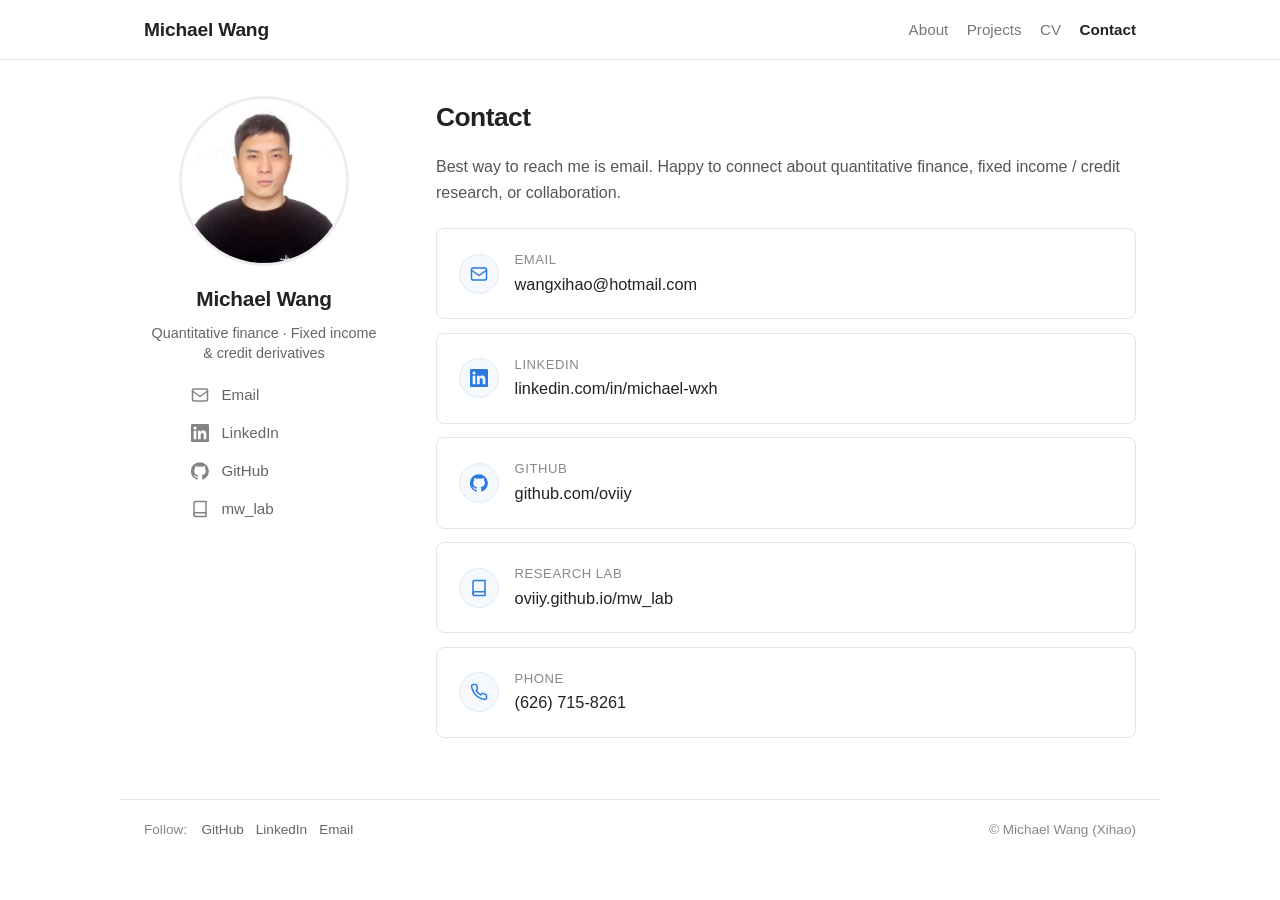
==== contact.html @ efa21597 "Add multi-page site: Projects, CV, Contact. - Nav tabs: About / Projects / CV / Contact - Project to" ====
<!DOCTYPE html>
<html lang="en">
<head>
  <meta charset="UTF-8" />
  <meta name="viewport" content="width=device-width, initial-scale=1" />
  <meta name="description" content="Contact Michael Wang (Xihao) — email, LinkedIn, GitHub." />
  <title>Contact · Michael Wang</title>
  <link rel="stylesheet" href="assets/site.css" />
</head>
<body>

  <nav class="topnav">
    <div class="topnav-inner">
      <a class="name" href="index.html">Michael Wang</a>
      <div class="nav-links">
        <a href="index.html">About</a>
        <a href="projects.html">Projects</a>
        <a href="cv.html">CV</a>
        <a class="active" href="contact.html">Contact</a>
      </div>
    </div>
  </nav>

  <div class="page">
    <aside class="sidebar">
      <img class="photo" src="assets/michael.png" alt="Michael Wang" width="170" height="170" />
      <h1>Michael Wang</h1>
      <p class="tagline">
        Quantitative finance · Fixed income &amp; credit derivatives
      </p>
      <ul class="contact-list">
        <li>
          <a href="mailto:wangxihao@hotmail.com" title="Email">
            <span class="icon" aria-hidden="true">
              <svg viewBox="0 0 24 24" fill="none" stroke="currentColor" stroke-width="2" stroke-linecap="round" stroke-linejoin="round">
                <rect x="2" y="4" width="20" height="16" rx="2"/><path d="m22 7-10 7L2 7"/>
              </svg>
            </span>
            Email
          </a>
        </li>
        <li>
          <a href="https://www.linkedin.com/in/michael-wxh/" target="_blank" rel="noopener" title="LinkedIn">
            <span class="icon" aria-hidden="true">
              <svg viewBox="0 0 24 24" fill="currentColor">
                <path d="M20.45 20.45h-3.56v-5.57c0-1.33-.02-3.04-1.85-3.04-1.85 0-2.14 1.45-2.14 2.94v5.67H9.35V9h3.41v1.56h.05c.48-.9 1.64-1.85 3.37-1.85 3.6 0 4.27 2.37 4.27 5.46v6.28zM5.34 7.43a2.06 2.06 0 1 1 0-4.12 2.06 2.06 0 0 1 0 4.12zM7.12 20.45H3.56V9h3.56v11.45zM22.23 0H1.77C.79 0 0 .77 0 1.73v20.54C0 23.23.79 24 1.77 24h20.46c.98 0 1.77-.77 1.77-1.73V1.73C24 .77 23.21 0 22.23 0z"/>
              </svg>
            </span>
            LinkedIn
          </a>
        </li>
        <li>
          <a href="https://github.com/oviiy" target="_blank" rel="noopener" title="GitHub">
            <span class="icon" aria-hidden="true">
              <svg viewBox="0 0 24 24" fill="currentColor">
                <path d="M12 .3a12 12 0 0 0-3.8 23.4c.6.1.8-.3.8-.6v-2.2c-3.3.7-4-1.4-4-1.4-.5-1.4-1.3-1.8-1.3-1.8-1.1-.7.1-.7.1-.7 1.2.1 1.8 1.2 1.8 1.2 1.1 1.8 2.8 1.3 3.5 1 .1-.8.4-1.3.8-1.6-2.7-.3-5.5-1.3-5.5-6 0-1.3.5-2.4 1.2-3.2 0-.4-.5-1.6.2-3.2 0 0 1-.3 3.3 1.2a11.5 11.5 0 0 1 6 0c2.3-1.5 3.3-1.2 3.3-1.2.7 1.6.2 2.9.1 3.2.8.8 1.2 1.9 1.2 3.2 0 4.6-2.9 5.6-5.5 5.9.4.4.8 1.1.8 2.2v3.3c0 .3.2.7.8.6A12 12 0 0 0 12 .3z"/>
              </svg>
            </span>
            GitHub
          </a>
        </li>
        <li>
          <a href="https://oviiy.github.io/mw_lab/" target="_blank" rel="noopener" title="mw_lab">
            <span class="icon" aria-hidden="true">
              <svg viewBox="0 0 24 24" fill="none" stroke="currentColor" stroke-width="2" stroke-linecap="round" stroke-linejoin="round">
                <path d="M4 19.5A2.5 2.5 0 0 1 6.5 17H20"/><path d="M6.5 2H20v20H6.5A2.5 2.5 0 0 1 4 19.5v-15A2.5 2.5 0 0 1 6.5 2z"/>
              </svg>
            </span>
            mw_lab
          </a>
        </li>
      </ul>
    </aside>

    <main>
      <h2>Contact</h2>
      <p style="margin-bottom: 1.35rem; color: #555;">
        Best way to reach me is email. Happy to connect about quantitative finance,
        fixed income / credit research, or collaboration.
      </p>

      <div class="contact-card">
        <div class="icon-lg" aria-hidden="true">
          <svg viewBox="0 0 24 24" fill="none" stroke="currentColor" stroke-width="2" stroke-linecap="round" stroke-linejoin="round">
            <rect x="2" y="4" width="20" height="16" rx="2"/><path d="m22 7-10 7L2 7"/>
          </svg>
        </div>
        <div>
          <div class="label">Email</div>
          <a class="value" href="mailto:wangxihao@hotmail.com">wangxihao@hotmail.com</a>
        </div>
      </div>

      <div class="contact-card">
        <div class="icon-lg" aria-hidden="true">
          <svg viewBox="0 0 24 24" fill="currentColor">
            <path d="M20.45 20.45h-3.56v-5.57c0-1.33-.02-3.04-1.85-3.04-1.85 0-2.14 1.45-2.14 2.94v5.67H9.35V9h3.41v1.56h.05c.48-.9 1.64-1.85 3.37-1.85 3.6 0 4.27 2.37 4.27 5.46v6.28zM5.34 7.43a2.06 2.06 0 1 1 0-4.12 2.06 2.06 0 0 1 0 4.12zM7.12 20.45H3.56V9h3.56v11.45zM22.23 0H1.77C.79 0 0 .77 0 1.73v20.54C0 23.23.79 24 1.77 24h20.46c.98 0 1.77-.77 1.77-1.73V1.73C24 .77 23.21 0 22.23 0z"/>
          </svg>
        </div>
        <div>
          <div class="label">LinkedIn</div>
          <a class="value" href="https://www.linkedin.com/in/michael-wxh/" target="_blank" rel="noopener">
            linkedin.com/in/michael-wxh
          </a>
        </div>
      </div>

      <div class="contact-card">
        <div class="icon-lg" aria-hidden="true">
          <svg viewBox="0 0 24 24" fill="currentColor">
            <path d="M12 .3a12 12 0 0 0-3.8 23.4c.6.1.8-.3.8-.6v-2.2c-3.3.7-4-1.4-4-1.4-.5-1.4-1.3-1.8-1.3-1.8-1.1-.7.1-.7.1-.7 1.2.1 1.8 1.2 1.8 1.2 1.1 1.8 2.8 1.3 3.5 1 .1-.8.4-1.3.8-1.6-2.7-.3-5.5-1.3-5.5-6 0-1.3.5-2.4 1.2-3.2 0-.4-.5-1.6.2-3.2 0 0 1-.3 3.3 1.2a11.5 11.5 0 0 1 6 0c2.3-1.5 3.3-1.2 3.3-1.2.7 1.6.2 2.9.1 3.2.8.8 1.2 1.9 1.2 3.2 0 4.6-2.9 5.6-5.5 5.9.4.4.8 1.1.8 2.2v3.3c0 .3.2.7.8.6A12 12 0 0 0 12 .3z"/>
          </svg>
        </div>
        <div>
          <div class="label">GitHub</div>
          <a class="value" href="https://github.com/oviiy" target="_blank" rel="noopener">github.com/oviiy</a>
        </div>
      </div>

      <div class="contact-card">
        <div class="icon-lg" aria-hidden="true">
          <svg viewBox="0 0 24 24" fill="none" stroke="currentColor" stroke-width="2" stroke-linecap="round" stroke-linejoin="round">
            <path d="M4 19.5A2.5 2.5 0 0 1 6.5 17H20"/><path d="M6.5 2H20v20H6.5A2.5 2.5 0 0 1 4 19.5v-15A2.5 2.5 0 0 1 6.5 2z"/>
          </svg>
        </div>
        <div>
          <div class="label">Research lab</div>
          <a class="value" href="https://oviiy.github.io/mw_lab/" target="_blank" rel="noopener">oviiy.github.io/mw_lab</a>
        </div>
      </div>

      <div class="contact-card">
        <div class="icon-lg" aria-hidden="true">
          <svg viewBox="0 0 24 24" fill="none" stroke="currentColor" stroke-width="2" stroke-linecap="round" stroke-linejoin="round">
            <path d="M22 16.92v3a2 2 0 0 1-2.18 2 19.79 19.79 0 0 1-8.63-3.07 19.5 19.5 0 0 1-6-6 19.79 19.79 0 0 1-3.07-8.67A2 2 0 0 1 4.11 2h3a2 2 0 0 1 2 1.72c.13.96.36 1.9.7 2.81a2 2 0 0 1-.45 2.11L8.09 9.91a16 16 0 0 0 6 6l1.27-1.27a2 2 0 0 1 2.11-.45c.91.34 1.85.57 2.81.7A2 2 0 0 1 22 16.92z"/>
          </svg>
        </div>
        <div>
          <div class="label">Phone</div>
          <a class="value" href="tel:+16267158261">(626) 715-8261</a>
        </div>
      </div>
    </main>
  </div>

  <footer>
    <div class="follow">
      <span>Follow:</span>
      <a href="https://github.com/oviiy" target="_blank" rel="noopener">GitHub</a>
      <a href="https://www.linkedin.com/in/michael-wxh/" target="_blank" rel="noopener">LinkedIn</a>
      <a href="mailto:wangxihao@hotmail.com">Email</a>
    </div>
    <span class="sep">© Michael Wang (Xihao)</span>
  </footer>

</body>
</html>
---- assets/site.css ----
:root {
  --text: #333;
  --muted: #666;
  --faint: #888;
  --line: #e5e5e5;
  --link: #2a7ae2;
  --bg: #fff;
  --sidebar-w: 240px;
}

* { box-sizing: border-box; margin: 0; padding: 0; }

body {
  font-family: -apple-system, BlinkMacSystemFont, "Segoe UI", "Helvetica Neue",
    Helvetica, Arial, sans-serif;
  font-size: 16px;
  line-height: 1.65;
  color: var(--text);
  background: var(--bg);
  min-height: 100vh;
}

a { color: var(--link); text-decoration: none; }
a:hover { text-decoration: underline; text-underline-offset: 2px; }

/* top bar */
.topnav {
  border-bottom: 1px solid var(--line);
  background: #fff;
  position: sticky;
  top: 0;
  z-index: 10;
}
.topnav-inner {
  max-width: 1040px;
  margin: 0 auto;
  padding: 0.85rem 1.5rem;
  display: flex;
  flex-wrap: wrap;
  align-items: center;
  gap: 0.6rem 1.25rem;
}
.topnav .name {
  font-weight: 600;
  font-size: 1.2rem;
  color: #222;
  margin-right: auto;
  letter-spacing: -0.01em;
}
.topnav .name:hover { text-decoration: none; color: var(--link); }
.topnav .nav-links {
  display: flex;
  flex-wrap: wrap;
  gap: 0.3rem 1.15rem;
}
.topnav .nav-links a {
  color: #777;
  font-size: 0.95rem;
  font-weight: 400;
}
.topnav .nav-links a:hover,
.topnav .nav-links a.active {
  color: #222;
  text-decoration: none;
}
.topnav .nav-links a.active { font-weight: 600; }

/* layout */
.page {
  max-width: 1040px;
  margin: 0 auto;
  padding: 2.25rem 1.5rem 3rem;
  display: grid;
  grid-template-columns: var(--sidebar-w) 1fr;
  gap: 2.25rem 3.25rem;
  align-items: start;
}

/* sidebar */
.sidebar {
  text-align: center;
  position: sticky;
  top: 4.5rem;
}
.photo {
  width: 170px;
  height: 170px;
  border-radius: 50%;
  object-fit: cover;
  object-position: center top;
  border: 3px solid #eee;
  margin: 0 auto 1rem;
  display: block;
  background: #f5f5f5;
}
.sidebar h1 {
  font-size: 1.3rem;
  font-weight: 650;
  color: #222;
  margin-bottom: 0.4rem;
  letter-spacing: -0.01em;
}
.sidebar .tagline {
  font-size: 0.9rem;
  color: var(--muted);
  margin-bottom: 1.25rem;
  line-height: 1.45;
  padding: 0 0.25rem;
}

.contact-list {
  list-style: none;
  text-align: left;
  display: inline-block;
  margin: 0 auto;
  min-width: 150px;
}
.contact-list li { margin-bottom: 0.6rem; }
.contact-list a {
  display: inline-flex;
  align-items: center;
  gap: 0.65rem;
  color: var(--muted);
  font-size: 0.95rem;
  line-height: 1.2;
}
.contact-list a:hover {
  color: var(--link);
  text-decoration: none;
}
.contact-list .icon {
  width: 22px;
  height: 22px;
  flex-shrink: 0;
  display: inline-flex;
  align-items: center;
  justify-content: center;
}
.contact-list .icon svg {
  width: 18px;
  height: 18px;
  opacity: 0.8;
}
.contact-list a:hover .icon svg { opacity: 1; }

/* main */
main { min-width: 0; }
main h2 {
  font-size: 1.65rem;
  font-weight: 650;
  color: #222;
  margin: 0 0 0.9rem;
  letter-spacing: -0.02em;
}
main h2:not(:first-child) {
  margin-top: 2.4rem;
  padding-top: 0.2rem;
}
main h3 {
  font-size: 1.05rem;
  font-weight: 650;
  color: #222;
  margin: 0 0 0.35rem;
}
main p {
  margin-bottom: 0.9rem;
  color: #444;
}
main p:last-child { margin-bottom: 0; }

.job, .cv-block {
  margin-bottom: 1.5rem;
}
.job:last-child, .cv-block:last-child { margin-bottom: 0; }
.job-title, .cv-org {
  font-weight: 600;
  color: #222;
  font-size: 1.02rem;
}
.job-meta, .cv-meta {
  font-size: 0.88rem;
  color: var(--faint);
  margin: 0.1rem 0 0.45rem;
}
.cv-role {
  font-style: italic;
  color: #555;
  font-size: 0.95rem;
}
.job p, .cv-block p {
  font-size: 0.95rem;
  margin-bottom: 0.5rem;
}

ul.bullets {
  margin: 0.35rem 0 0 1.15rem;
  color: #444;
  font-size: 0.95rem;
}
ul.bullets li {
  margin-bottom: 0.4rem;
}
ul.bullets li:last-child { margin-bottom: 0; }

.work-list { list-style: none; }
.work-list li {
  margin-bottom: 1rem;
  color: #444;
  font-size: 0.95rem;
}
.work-list li strong { color: #222; font-weight: 600; }
.work-list .desc { display: block; margin-top: 0.2rem; color: #555; }

/* CV header */
.cv-header {
  margin-bottom: 1.75rem;
  padding-bottom: 1rem;
  border-bottom: 1px solid var(--line);
}
.cv-header h2 {
  margin-bottom: 0.35rem;
}
.cv-header .cv-contact-line {
  color: var(--muted);
  font-size: 0.92rem;
  margin: 0;
}

.cv-section-title {
  font-size: 1.05rem;
  font-weight: 700;
  letter-spacing: 0.04em;
  text-transform: uppercase;
  color: #222;
  border-bottom: 1.5px solid #333;
  padding-bottom: 0.25rem;
  margin: 1.75rem 0 1rem;
}
.cv-section-title:first-of-type { margin-top: 0; }

.cv-row {
  display: flex;
  flex-wrap: wrap;
  justify-content: space-between;
  gap: 0.25rem 1rem;
  align-items: baseline;
}
.cv-loc {
  color: var(--faint);
  font-size: 0.9rem;
  white-space: nowrap;
}

.skills-list {
  list-style: none;
  margin: 0;
}
.skills-list li {
  margin-bottom: 0.45rem;
  color: #444;
  font-size: 0.95rem;
}
.skills-list li strong { color: #222; }

/* project cards */
.project-card {
  border: 1px solid var(--line);
  border-radius: 8px;
  padding: 1.1rem 1.2rem;
  margin-bottom: 1rem;
  background: #fafafa;
}
.project-card:last-child { margin-bottom: 0; }
.project-card h3 {
  margin-bottom: 0.35rem;
  font-size: 1.05rem;
}
.project-card p {
  margin-bottom: 0.55rem;
  font-size: 0.95rem;
  color: #555;
}
.project-card .links {
  display: flex;
  flex-wrap: wrap;
  gap: 0.75rem 1.1rem;
  font-size: 0.92rem;
}

/* contact page */
.contact-card {
  border: 1px solid var(--line);
  border-radius: 8px;
  padding: 1.25rem 1.35rem;
  margin-bottom: 0.85rem;
  display: flex;
  align-items: center;
  gap: 1rem;
}
.contact-card .icon-lg {
  width: 40px;
  height: 40px;
  border-radius: 50%;
  background: #f5f8fc;
  border: 1px solid #e0eaf5;
  display: flex;
  align-items: center;
  justify-content: center;
  flex-shrink: 0;
  color: var(--link);
}
.contact-card .icon-lg svg { width: 18px; height: 18px; }
.contact-card .label {
  font-size: 0.82rem;
  color: var(--faint);
  text-transform: uppercase;
  letter-spacing: 0.04em;
}
.contact-card .value {
  font-size: 1.02rem;
  color: #222;
  font-weight: 500;
}
.contact-card a.value:hover { color: var(--link); text-decoration: none; }

footer {
  max-width: 1040px;
  margin: 0 auto;
  padding: 1.15rem 1.5rem 2rem;
  border-top: 1px solid var(--line);
  font-size: 0.85rem;
  color: var(--faint);
  display: flex;
  flex-wrap: wrap;
  gap: 0.65rem 1.25rem;
  align-items: center;
}
footer .follow {
  display: flex;
  gap: 0.75rem;
  align-items: center;
  flex-wrap: wrap;
}
footer .follow span { color: var(--faint); margin-right: 0.15rem; }
footer .follow a {
  color: var(--muted);
  display: inline-flex;
  align-items: center;
  gap: 0.35rem;
}
footer .follow a:hover { color: var(--link); text-decoration: none; }
footer .follow svg {
  width: 14px;
  height: 14px;
  opacity: 0.85;
}
footer .sep { margin-left: auto; }

section { scroll-margin-top: 4rem; }

@media (max-width: 760px) {
  .page {
    grid-template-columns: 1fr;
    gap: 1.75rem;
    padding-top: 1.5rem;
  }
  .sidebar {
    position: static;
    max-width: 300px;
    margin: 0 auto;
  }
  footer .sep { margin-left: 0; width: 100%; }
  .cv-loc { white-space: normal; }
}
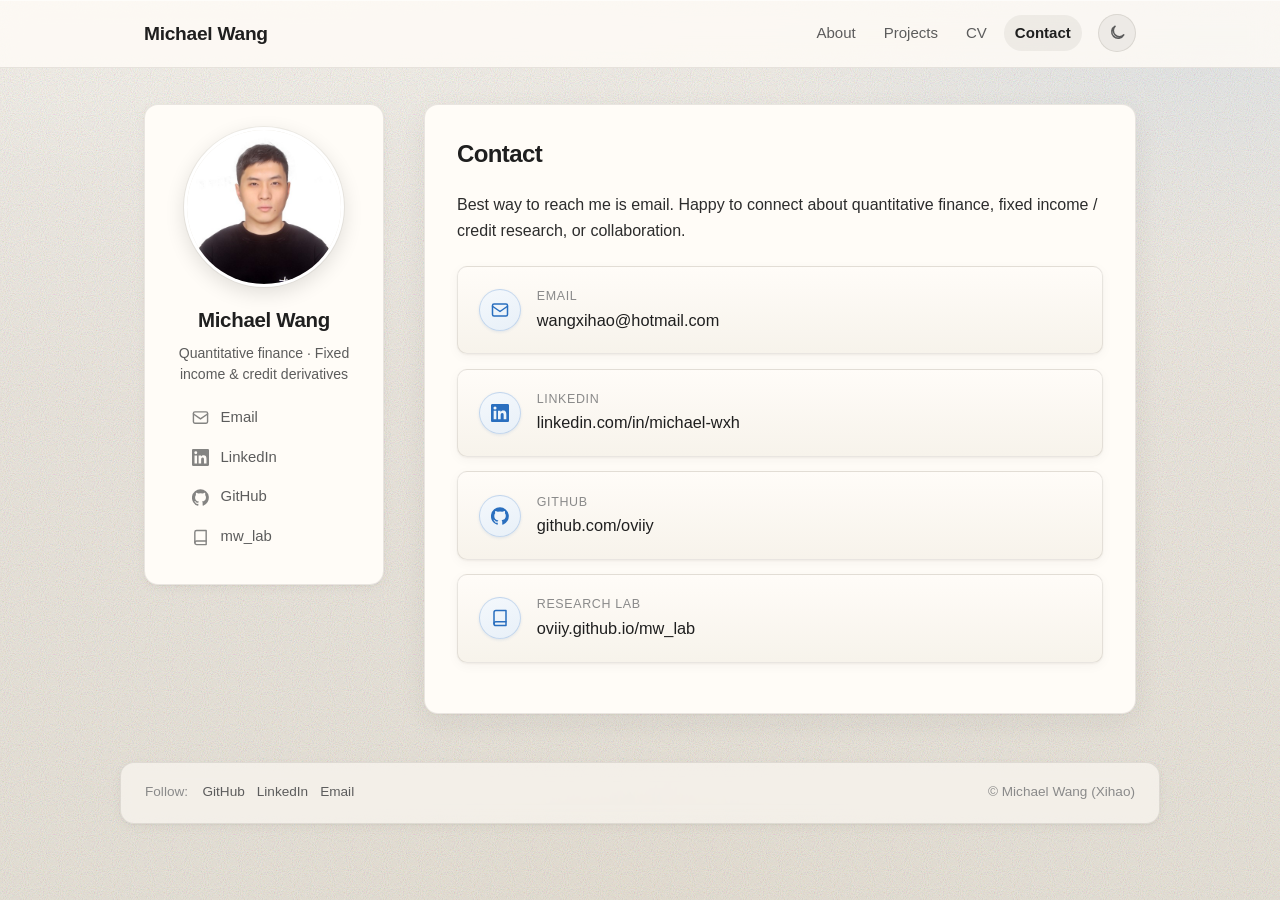
==== commit b4f68a4e: "Site polish: section breakers, dark mode, no phone, About copy. Clearer spacing and accent bars betw" ====
--- a/contact.html
+++ b/contact.html
@@ -6,6 +6,18 @@
   <meta name="description" content="Contact Michael Wang (Xihao) — email, LinkedIn, GitHub." />
   <title>Contact · Michael Wang</title>
   <link rel="stylesheet" href="assets/site.css" />
+  <script>
+    (function () {
+      try {
+        var t = localStorage.getItem("theme");
+        if (
+          t === "dark" ||
+          (!t && window.matchMedia && matchMedia("(prefers-color-scheme: dark)").matches)
+        )
+          document.documentElement.setAttribute("data-theme", "dark");
+      } catch (e) {}
+    })();
+  </script>
 </head>
 <body>
 
@@ -18,6 +30,14 @@
         <a href="cv.html">CV</a>
         <a class="active" href="contact.html">Contact</a>
       </div>
+      <button type="button" class="theme-toggle" id="theme-toggle" aria-label="Toggle color theme" title="Dark mode">
+        <svg class="icon-moon" viewBox="0 0 24 24" fill="none" stroke="currentColor" stroke-width="2" stroke-linecap="round" stroke-linejoin="round" aria-hidden="true">
+          <path d="M21 14.5A8.5 8.5 0 1 1 9.5 3a7 7 0 0 0 11.5 11.5z"/>
+        </svg>
+        <svg class="icon-sun" viewBox="0 0 24 24" fill="none" stroke="currentColor" stroke-width="2" stroke-linecap="round" stroke-linejoin="round" aria-hidden="true">
+          <circle cx="12" cy="12" r="4"/><path d="M12 2v2M12 20v2M4.93 4.93l1.41 1.41M17.66 17.66l1.41 1.41M2 12h2M20 12h2M4.93 19.07l1.41-1.41M17.66 6.34l1.41-1.41"/>
+        </svg>
+      </button>
     </div>
   </nav>
 
@@ -74,7 +94,7 @@
 
     <main>
       <h2>Contact</h2>
-      <p style="margin-bottom: 1.35rem; color: #555;">
+      <p style="margin-bottom: 1.35rem;">
         Best way to reach me is email. Happy to connect about quantitative finance,
         fixed income / credit research, or collaboration.
       </p>
@@ -128,18 +148,6 @@
           <a class="value" href="https://oviiy.github.io/mw_lab/" target="_blank" rel="noopener">oviiy.github.io/mw_lab</a>
         </div>
       </div>
-
-      <div class="contact-card">
-        <div class="icon-lg" aria-hidden="true">
-          <svg viewBox="0 0 24 24" fill="none" stroke="currentColor" stroke-width="2" stroke-linecap="round" stroke-linejoin="round">
-            <path d="M22 16.92v3a2 2 0 0 1-2.18 2 19.79 19.79 0 0 1-8.63-3.07 19.5 19.5 0 0 1-6-6 19.79 19.79 0 0 1-3.07-8.67A2 2 0 0 1 4.11 2h3a2 2 0 0 1 2 1.72c.13.96.36 1.9.7 2.81a2 2 0 0 1-.45 2.11L8.09 9.91a16 16 0 0 0 6 6l1.27-1.27a2 2 0 0 1 2.11-.45c.91.34 1.85.57 2.81.7A2 2 0 0 1 22 16.92z"/>
-          </svg>
-        </div>
-        <div>
-          <div class="label">Phone</div>
-          <a class="value" href="tel:+16267158261">(626) 715-8261</a>
-        </div>
-      </div>
     </main>
   </div>
 
@@ -153,5 +161,6 @@
     <span class="sep">© Michael Wang (Xihao)</span>
   </footer>
 
+  <script src="assets/theme.js"></script>
 </body>
 </html>
--- a/assets/site.css
+++ b/assets/site.css
@@ -1,11 +1,74 @@
 :root {
-  --text: #333;
-  --muted: #666;
-  --faint: #888;
-  --line: #e5e5e5;
-  --link: #2a7ae2;
-  --bg: #fff;
+  --text: #2c2c2c;
+  --text-strong: #1f1f1f;
+  --muted: #5c5c5c;
+  --faint: #8a8a8a;
+  --line: #e4e0d8;
+  --line-soft: rgba(40, 36, 28, 0.1);
+  --line-section: rgba(40, 36, 28, 0.14);
+  --link: #2a6fbf;
+  --link-hover: #1d5a9e;
+  --bg: #f3f0ea;
+  --bg-deep: #ebe6dc;
+  --surface: #fffcf7;
+  --surface-2: #faf7f1;
+  --card-top: #fffcf8;
+  --card-bot: #f7f3eb;
+  --nav-bg: rgba(255, 252, 247, 0.82);
+  --nav-inset: rgba(255, 255, 255, 0.6);
+  --footer-bg: rgba(255, 252, 247, 0.6);
+  --icon-bg-1: #f4f8fc;
+  --icon-bg-2: #e8f0f8;
+  --code-bg: rgba(40, 36, 28, 0.05);
+  --code-text: #444;
+  --shadow: 0 1px 2px rgba(40, 36, 28, 0.04), 0 8px 28px rgba(40, 36, 28, 0.06);
+  --shadow-sm: 0 1px 2px rgba(40, 36, 28, 0.05), 0 3px 12px rgba(40, 36, 28, 0.04);
+  --photo-border: #fff;
+  --photo-ring: rgba(40, 36, 28, 0.06);
+  --toggle-bg: rgba(40, 36, 28, 0.06);
+  --toggle-hover: rgba(40, 36, 28, 0.1);
+  --section-label: #6a655c;
   --sidebar-w: 240px;
+  --radius: 14px;
+  --radius-sm: 10px;
+  --grain-opacity: 0.35;
+  --grain-blend: multiply;
+  color-scheme: light;
+}
+
+html[data-theme="dark"] {
+  --text: #d8dce3;
+  --text-strong: #f0f2f5;
+  --muted: #a0a8b4;
+  --faint: #7a8494;
+  --line: #2a3140;
+  --line-soft: rgba(255, 255, 255, 0.08);
+  --line-section: rgba(255, 255, 255, 0.12);
+  --link: #7eb6f5;
+  --link-hover: #a8ceff;
+  --bg: #12151a;
+  --bg-deep: #0e1116;
+  --surface: #1a1f27;
+  --surface-2: #222831;
+  --card-top: #1e2430;
+  --card-bot: #181d26;
+  --nav-bg: rgba(18, 22, 30, 0.82);
+  --nav-inset: rgba(255, 255, 255, 0.04);
+  --footer-bg: rgba(26, 31, 39, 0.75);
+  --icon-bg-1: #1e2a3a;
+  --icon-bg-2: #172230;
+  --code-bg: rgba(255, 255, 255, 0.06);
+  --code-text: #c5ccd6;
+  --shadow: 0 1px 2px rgba(0, 0, 0, 0.35), 0 10px 32px rgba(0, 0, 0, 0.35);
+  --shadow-sm: 0 1px 2px rgba(0, 0, 0, 0.3), 0 4px 14px rgba(0, 0, 0, 0.25);
+  --photo-border: #2a3140;
+  --photo-ring: rgba(255, 255, 255, 0.08);
+  --toggle-bg: rgba(255, 255, 255, 0.08);
+  --toggle-hover: rgba(255, 255, 255, 0.14);
+  --section-label: #8b93a0;
+  --grain-opacity: 0.12;
+  --grain-blend: soft-light;
+  color-scheme: dark;
 }
 
 * { box-sizing: border-box; margin: 0; padding: 0; }
@@ -16,54 +79,131 @@
   font-size: 16px;
   line-height: 1.65;
   color: var(--text);
-  background: var(--bg);
   min-height: 100vh;
+  background-color: var(--bg);
+  background-image:
+    radial-gradient(ellipse 90% 55% at 12% -10%, rgba(255, 252, 245, 0.55) 0%, transparent 55%),
+    radial-gradient(ellipse 70% 50% at 95% 5%, rgba(200, 214, 230, 0.28) 0%, transparent 50%),
+    radial-gradient(ellipse 60% 40% at 50% 100%, rgba(232, 224, 210, 0.4) 0%, transparent 55%),
+    linear-gradient(180deg, #f6f3ed 0%, #efeae2 45%, #ebe6dc 100%);
+  background-attachment: fixed;
+  transition: background-color 0.2s ease, color 0.2s ease;
+}
+
+html[data-theme="dark"] body {
+  background-image:
+    radial-gradient(ellipse 90% 55% at 10% -8%, rgba(60, 90, 140, 0.18) 0%, transparent 50%),
+    radial-gradient(ellipse 70% 45% at 95% 0%, rgba(80, 60, 100, 0.12) 0%, transparent 48%),
+    radial-gradient(ellipse 55% 40% at 50% 100%, rgba(30, 40, 55, 0.5) 0%, transparent 55%),
+    linear-gradient(180deg, #141820 0%, #12151a 50%, #0f1217 100%);
+}
+
+body::before {
+  content: "";
+  position: fixed;
+  inset: 0;
+  pointer-events: none;
+  z-index: 0;
+  opacity: var(--grain-opacity);
+  background-image: url("data:image/svg+xml,%3Csvg viewBox='0 0 200 200' xmlns='http://www.w3.org/2000/svg'%3E%3Cfilter id='n'%3E%3CfeTurbulence type='fractalNoise' baseFrequency='0.85' numOctaves='4' stitchTiles='stitch'/%3E%3C/filter%3E%3Crect width='100%25' height='100%25' filter='url(%23n)'/%3E%3C/svg%3E");
+  background-size: 180px 180px;
+  mix-blend-mode: var(--grain-blend);
+}
+
+body > * {
+  position: relative;
+  z-index: 1;
 }
 
 a { color: var(--link); text-decoration: none; }
-a:hover { text-decoration: underline; text-underline-offset: 2px; }
+a:hover {
+  color: var(--link-hover);
+  text-decoration: underline;
+  text-underline-offset: 2px;
+}
 
 /* top bar */
 .topnav {
-  border-bottom: 1px solid var(--line);
-  background: #fff;
+  border-bottom: 1px solid var(--line-soft);
+  background: var(--nav-bg);
+  backdrop-filter: blur(14px) saturate(1.2);
+  -webkit-backdrop-filter: blur(14px) saturate(1.2);
   position: sticky;
   top: 0;
   z-index: 10;
+  box-shadow: 0 1px 0 var(--nav-inset) inset;
 }
 .topnav-inner {
   max-width: 1040px;
   margin: 0 auto;
-  padding: 0.85rem 1.5rem;
+  padding: 0.9rem 1.5rem;
   display: flex;
   flex-wrap: wrap;
   align-items: center;
-  gap: 0.6rem 1.25rem;
+  gap: 0.6rem 1rem;
 }
 .topnav .name {
   font-weight: 600;
   font-size: 1.2rem;
-  color: #222;
+  color: var(--text-strong);
   margin-right: auto;
-  letter-spacing: -0.01em;
+  letter-spacing: -0.015em;
 }
 .topnav .name:hover { text-decoration: none; color: var(--link); }
 .topnav .nav-links {
   display: flex;
   flex-wrap: wrap;
-  gap: 0.3rem 1.15rem;
+  gap: 0.25rem 0.35rem;
+  align-items: center;
 }
 .topnav .nav-links a {
-  color: #777;
-  font-size: 0.95rem;
+  color: var(--muted);
+  font-size: 0.94rem;
   font-weight: 400;
-}
-.topnav .nav-links a:hover,
+  padding: 0.35rem 0.7rem;
+  border-radius: 999px;
+  transition: background 0.15s ease, color 0.15s ease;
+}
+.topnav .nav-links a:hover {
+  color: var(--text-strong);
+  background: var(--toggle-bg);
+  text-decoration: none;
+}
 .topnav .nav-links a.active {
-  color: #222;
+  color: var(--text-strong);
+  font-weight: 600;
+  background: var(--toggle-bg);
   text-decoration: none;
 }
-.topnav .nav-links a.active { font-weight: 600; }
+
+/* theme toggle */
+.theme-toggle {
+  width: 38px;
+  height: 38px;
+  border-radius: 50%;
+  border: 1px solid var(--line-soft);
+  background: var(--toggle-bg);
+  color: var(--muted);
+  cursor: pointer;
+  display: inline-flex;
+  align-items: center;
+  justify-content: center;
+  flex-shrink: 0;
+  transition: background 0.15s ease, color 0.15s ease, border-color 0.15s ease;
+}
+.theme-toggle:hover {
+  background: var(--toggle-hover);
+  color: var(--text-strong);
+  border-color: var(--line-section);
+}
+.theme-toggle svg {
+  width: 18px;
+  height: 18px;
+}
+.theme-toggle .icon-sun { display: none; }
+.theme-toggle .icon-moon { display: block; }
+html[data-theme="dark"] .theme-toggle .icon-sun { display: block; }
+html[data-theme="dark"] .theme-toggle .icon-moon { display: none; }
 
 /* layout */
 .page {
@@ -72,40 +212,48 @@
   padding: 2.25rem 1.5rem 3rem;
   display: grid;
   grid-template-columns: var(--sidebar-w) 1fr;
-  gap: 2.25rem 3.25rem;
+  gap: 2rem 2.5rem;
   align-items: start;
 }
 
-/* sidebar */
+/* sidebar panel */
 .sidebar {
   text-align: center;
   position: sticky;
-  top: 4.5rem;
+  top: 4.75rem;
+  background: var(--surface);
+  border: 1px solid var(--line-soft);
+  border-radius: var(--radius);
+  padding: 1.4rem 1.15rem 1.35rem;
+  box-shadow: var(--shadow-sm);
 }
 .photo {
-  width: 170px;
-  height: 170px;
+  width: 160px;
+  height: 160px;
   border-radius: 50%;
   object-fit: cover;
   object-position: center top;
-  border: 3px solid #eee;
+  border: 3px solid var(--photo-border);
   margin: 0 auto 1rem;
   display: block;
-  background: #f5f5f5;
+  background: var(--bg-deep);
+  box-shadow:
+    0 0 0 1px var(--photo-ring),
+    0 6px 20px rgba(0, 0, 0, 0.12);
 }
 .sidebar h1 {
-  font-size: 1.3rem;
+  font-size: 1.28rem;
   font-weight: 650;
-  color: #222;
+  color: var(--text-strong);
   margin-bottom: 0.4rem;
-  letter-spacing: -0.01em;
+  letter-spacing: -0.015em;
 }
 .sidebar .tagline {
-  font-size: 0.9rem;
-  color: var(--muted);
-  margin-bottom: 1.25rem;
+  font-size: 0.88rem;
+  color: var(--muted);
+  margin-bottom: 1.2rem;
   line-height: 1.45;
-  padding: 0 0.25rem;
+  padding: 0 0.15rem;
 }
 
 .contact-list {
@@ -115,17 +263,22 @@
   margin: 0 auto;
   min-width: 150px;
 }
-.contact-list li { margin-bottom: 0.6rem; }
+.contact-list li { margin-bottom: 0.55rem; }
 .contact-list a {
   display: inline-flex;
   align-items: center;
-  gap: 0.65rem;
-  color: var(--muted);
-  font-size: 0.95rem;
+  gap: 0.6rem;
+  color: var(--muted);
+  font-size: 0.93rem;
   line-height: 1.2;
+  padding: 0.2rem 0.35rem;
+  margin: 0 -0.35rem;
+  border-radius: 8px;
+  transition: background 0.15s ease, color 0.15s ease;
 }
 .contact-list a:hover {
   color: var(--link);
+  background: color-mix(in srgb, var(--link) 10%, transparent);
   text-decoration: none;
 }
 .contact-list .icon {
@@ -137,54 +290,96 @@
   justify-content: center;
 }
 .contact-list .icon svg {
-  width: 18px;
-  height: 18px;
-  opacity: 0.8;
+  width: 17px;
+  height: 17px;
+  opacity: 0.75;
 }
 .contact-list a:hover .icon svg { opacity: 1; }
 
-/* main */
-main { min-width: 0; }
+/* main content panel */
+main {
+  min-width: 0;
+  background: var(--surface);
+  border: 1px solid var(--line-soft);
+  border-radius: var(--radius);
+  padding: 1.85rem 2rem 2.25rem;
+  box-shadow: var(--shadow);
+}
+
+/* major sections — clearer spacing + breakers */
+main > section {
+  padding: 0;
+}
+main > section + section {
+  margin-top: 2.75rem;
+  padding-top: 2.35rem;
+  border-top: 1px solid var(--line-section);
+  position: relative;
+}
+main > section + section::before {
+  content: "";
+  position: absolute;
+  top: -1px;
+  left: 0;
+  width: 3.25rem;
+  height: 2.5px;
+  background: linear-gradient(90deg, var(--link), transparent);
+  border-radius: 2px;
+  opacity: 0.75;
+}
+
 main h2 {
-  font-size: 1.65rem;
+  font-size: 1.5rem;
   font-weight: 650;
-  color: #222;
-  margin: 0 0 0.9rem;
-  letter-spacing: -0.02em;
-}
+  color: var(--text-strong);
+  margin: 0 0 1.1rem;
+  letter-spacing: -0.025em;
+  display: flex;
+  align-items: baseline;
+  gap: 0.65rem;
+}
+/* remove old h2 border (sections handle breakers) */
 main h2:not(:first-child) {
-  margin-top: 2.4rem;
-  padding-top: 0.2rem;
-}
+  margin-top: 0;
+  padding-top: 0;
+  border-top: none;
+}
+
 main h3 {
   font-size: 1.05rem;
   font-weight: 650;
-  color: #222;
+  color: var(--text-strong);
   margin: 0 0 0.35rem;
 }
 main p {
   margin-bottom: 0.9rem;
-  color: #444;
+  color: var(--text);
 }
 main p:last-child { margin-bottom: 0; }
 
 .job, .cv-block {
-  margin-bottom: 1.5rem;
-}
-.job:last-child, .cv-block:last-child { margin-bottom: 0; }
+  margin-bottom: 1.55rem;
+  padding-bottom: 1.4rem;
+  border-bottom: 1px solid var(--line-soft);
+}
+.job:last-child, .cv-block:last-child {
+  margin-bottom: 0;
+  padding-bottom: 0;
+  border-bottom: none;
+}
 .job-title, .cv-org {
   font-weight: 600;
-  color: #222;
+  color: var(--text-strong);
   font-size: 1.02rem;
 }
 .job-meta, .cv-meta {
-  font-size: 0.88rem;
+  font-size: 0.87rem;
   color: var(--faint);
-  margin: 0.1rem 0 0.45rem;
+  margin: 0.12rem 0 0.45rem;
 }
 .cv-role {
   font-style: italic;
-  color: #555;
+  color: var(--muted);
   font-size: 0.95rem;
 }
 .job p, .cv-block p {
@@ -194,7 +389,7 @@
 
 ul.bullets {
   margin: 0.35rem 0 0 1.15rem;
-  color: #444;
+  color: var(--text);
   font-size: 0.95rem;
 }
 ul.bullets li {
@@ -205,20 +400,23 @@
 .work-list { list-style: none; }
 .work-list li {
   margin-bottom: 1rem;
-  color: #444;
+  color: var(--text);
   font-size: 0.95rem;
 }
-.work-list li strong { color: #222; font-weight: 600; }
-.work-list .desc { display: block; margin-top: 0.2rem; color: #555; }
+.work-list li strong { color: var(--text-strong); font-weight: 600; }
+.work-list .desc { display: block; margin-top: 0.2rem; color: var(--muted); }
 
 /* CV header */
 .cv-header {
-  margin-bottom: 1.75rem;
-  padding-bottom: 1rem;
-  border-bottom: 1px solid var(--line);
+  margin-bottom: 2rem;
+  padding-bottom: 1.25rem;
+  border-bottom: 1px solid var(--line-section);
 }
 .cv-header h2 {
   margin-bottom: 0.35rem;
+  border-top: none !important;
+  padding-top: 0 !important;
+  margin-top: 0 !important;
 }
 .cv-header .cv-contact-line {
   color: var(--muted);
@@ -227,14 +425,14 @@
 }
 
 .cv-section-title {
-  font-size: 1.05rem;
+  font-size: 0.88rem;
   font-weight: 700;
-  letter-spacing: 0.04em;
+  letter-spacing: 0.07em;
   text-transform: uppercase;
-  color: #222;
-  border-bottom: 1.5px solid #333;
-  padding-bottom: 0.25rem;
-  margin: 1.75rem 0 1rem;
+  color: var(--section-label);
+  border-bottom: 1.5px solid var(--line-section);
+  padding-bottom: 0.45rem;
+  margin: 2.35rem 0 1.15rem;
 }
 .cv-section-title:first-of-type { margin-top: 0; }
 
@@ -257,18 +455,25 @@
 }
 .skills-list li {
   margin-bottom: 0.45rem;
-  color: #444;
+  color: var(--text);
   font-size: 0.95rem;
 }
-.skills-list li strong { color: #222; }
+.skills-list li strong { color: var(--text-strong); }
 
 /* project cards */
 .project-card {
-  border: 1px solid var(--line);
-  border-radius: 8px;
-  padding: 1.1rem 1.2rem;
+  border: 1px solid var(--line-soft);
+  border-radius: var(--radius-sm);
+  padding: 1.2rem 1.3rem;
   margin-bottom: 1rem;
-  background: #fafafa;
+  background: linear-gradient(180deg, var(--card-top) 0%, var(--card-bot) 100%);
+  box-shadow: var(--shadow-sm);
+  transition: box-shadow 0.18s ease, border-color 0.18s ease, transform 0.18s ease;
+}
+.project-card:hover {
+  box-shadow: var(--shadow);
+  border-color: var(--line-section);
+  transform: translateY(-1px);
 }
 .project-card:last-child { margin-bottom: 0; }
 .project-card h3 {
@@ -278,7 +483,7 @@
 .project-card p {
   margin-bottom: 0.55rem;
   font-size: 0.95rem;
-  color: #555;
+  color: var(--muted);
 }
 .project-card .links {
   display: flex;
@@ -289,51 +494,65 @@
 
 /* contact page */
 .contact-card {
-  border: 1px solid var(--line);
-  border-radius: 8px;
-  padding: 1.25rem 1.35rem;
-  margin-bottom: 0.85rem;
+  border: 1px solid var(--line-soft);
+  border-radius: var(--radius-sm);
+  padding: 1.2rem 1.3rem;
+  margin-bottom: 0.9rem;
   display: flex;
   align-items: center;
   gap: 1rem;
+  background: linear-gradient(180deg, var(--card-top) 0%, var(--card-bot) 100%);
+  box-shadow: var(--shadow-sm);
+  transition: box-shadow 0.18s ease, border-color 0.18s ease;
+}
+.contact-card:hover {
+  box-shadow: var(--shadow);
+  border-color: var(--line-section);
 }
 .contact-card .icon-lg {
-  width: 40px;
-  height: 40px;
+  width: 42px;
+  height: 42px;
   border-radius: 50%;
-  background: #f5f8fc;
-  border: 1px solid #e0eaf5;
+  background: linear-gradient(160deg, var(--icon-bg-1) 0%, var(--icon-bg-2) 100%);
+  border: 1px solid color-mix(in srgb, var(--link) 22%, transparent);
   display: flex;
   align-items: center;
   justify-content: center;
   flex-shrink: 0;
   color: var(--link);
+  box-shadow: 0 1px 3px color-mix(in srgb, var(--link) 12%, transparent);
 }
 .contact-card .icon-lg svg { width: 18px; height: 18px; }
 .contact-card .label {
-  font-size: 0.82rem;
+  font-size: 0.78rem;
   color: var(--faint);
   text-transform: uppercase;
-  letter-spacing: 0.04em;
+  letter-spacing: 0.05em;
 }
 .contact-card .value {
   font-size: 1.02rem;
-  color: #222;
+  color: var(--text-strong);
   font-weight: 500;
 }
 .contact-card a.value:hover { color: var(--link); text-decoration: none; }
 
 footer {
   max-width: 1040px;
-  margin: 0 auto;
-  padding: 1.15rem 1.5rem 2rem;
-  border-top: 1px solid var(--line);
+  margin: 0 auto 1.5rem;
+  padding: 1.1rem 1.5rem 1.25rem;
+  border-top: none;
   font-size: 0.85rem;
   color: var(--faint);
   display: flex;
   flex-wrap: wrap;
   gap: 0.65rem 1.25rem;
   align-items: center;
+  background: var(--footer-bg);
+  border: 1px solid var(--line-soft);
+  border-radius: var(--radius);
+  box-shadow: var(--shadow-sm);
+  backdrop-filter: blur(8px);
+  -webkit-backdrop-filter: blur(8px);
 }
 footer .follow {
   display: flex;
@@ -358,17 +577,47 @@
 
 section { scroll-margin-top: 4rem; }
 
+code {
+  font-size: 0.88em;
+  background: var(--code-bg);
+  border: 1px solid var(--line-soft);
+  border-radius: 5px;
+  padding: 0.08em 0.4em;
+  color: var(--code-text);
+}
+
+/* projects intro spacing */
+main > h2 + p {
+  margin-bottom: 1.4rem;
+}
+
 @media (max-width: 760px) {
   .page {
     grid-template-columns: 1fr;
-    gap: 1.75rem;
-    padding-top: 1.5rem;
+    gap: 1.25rem;
+    padding-top: 1.35rem;
+    padding-bottom: 2rem;
   }
   .sidebar {
     position: static;
-    max-width: 300px;
-    margin: 0 auto;
+    max-width: 100%;
+    margin: 0;
+  }
+  main {
+    padding: 1.4rem 1.25rem 1.75rem;
+  }
+  main > section + section {
+    margin-top: 2.15rem;
+    padding-top: 1.9rem;
+  }
+  footer {
+    margin: 0 1.5rem 1.5rem;
+    max-width: none;
   }
   footer .sep { margin-left: 0; width: 100%; }
   .cv-loc { white-space: normal; }
 }
+
+@media (max-width: 480px) {
+  body::before { opacity: 0.18; }
+}
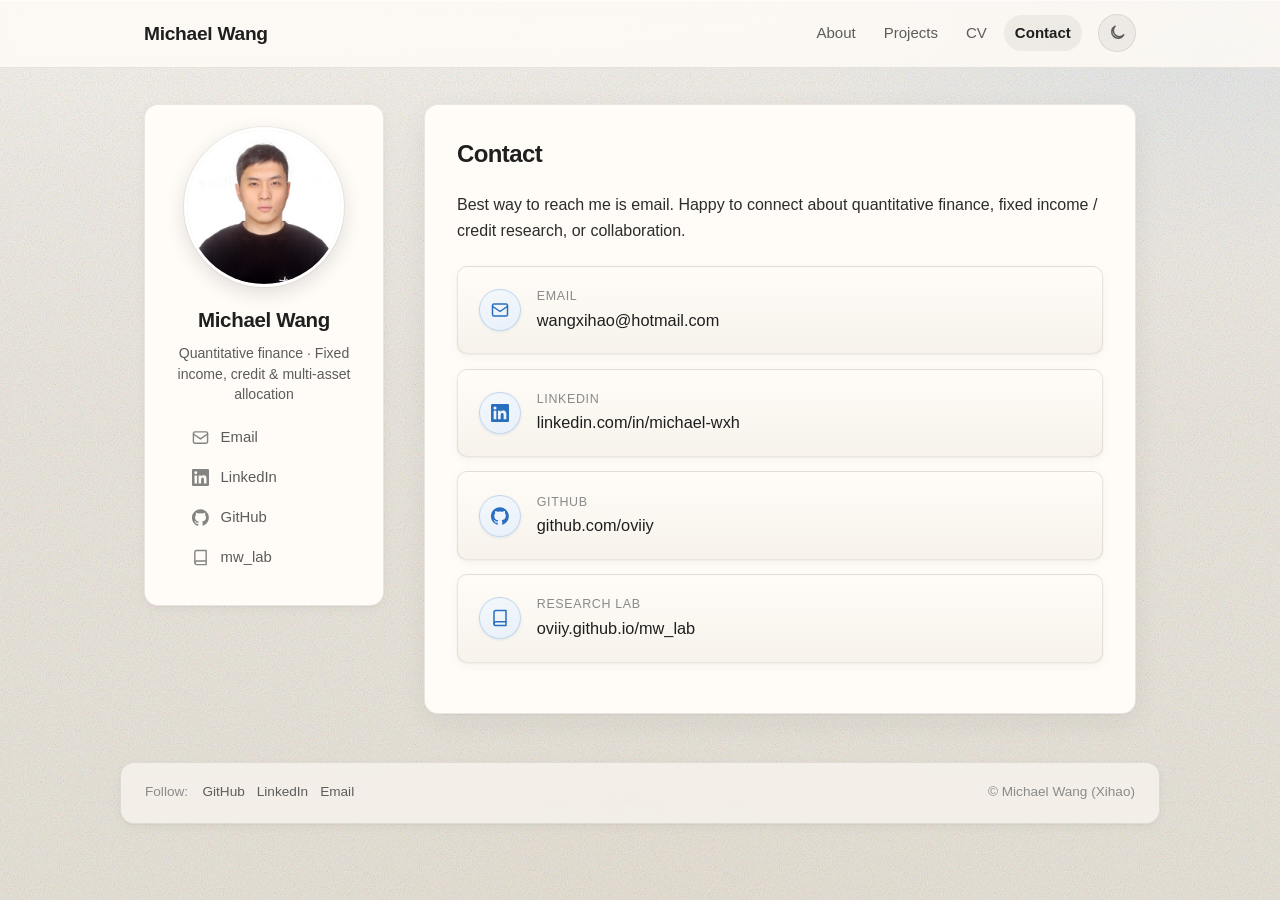
==== commit 185aec84: "Align sidebar tagline with multi-asset allocation." ====
--- a/contact.html
+++ b/contact.html
@@ -46,7 +46,7 @@
       <img class="photo" src="assets/michael.png" alt="Michael Wang" width="170" height="170" />
       <h1>Michael Wang</h1>
       <p class="tagline">
-        Quantitative finance · Fixed income &amp; credit derivatives
+        Quantitative finance · Fixed income, credit &amp; multi-asset allocation
       </p>
       <ul class="contact-list">
         <li>
